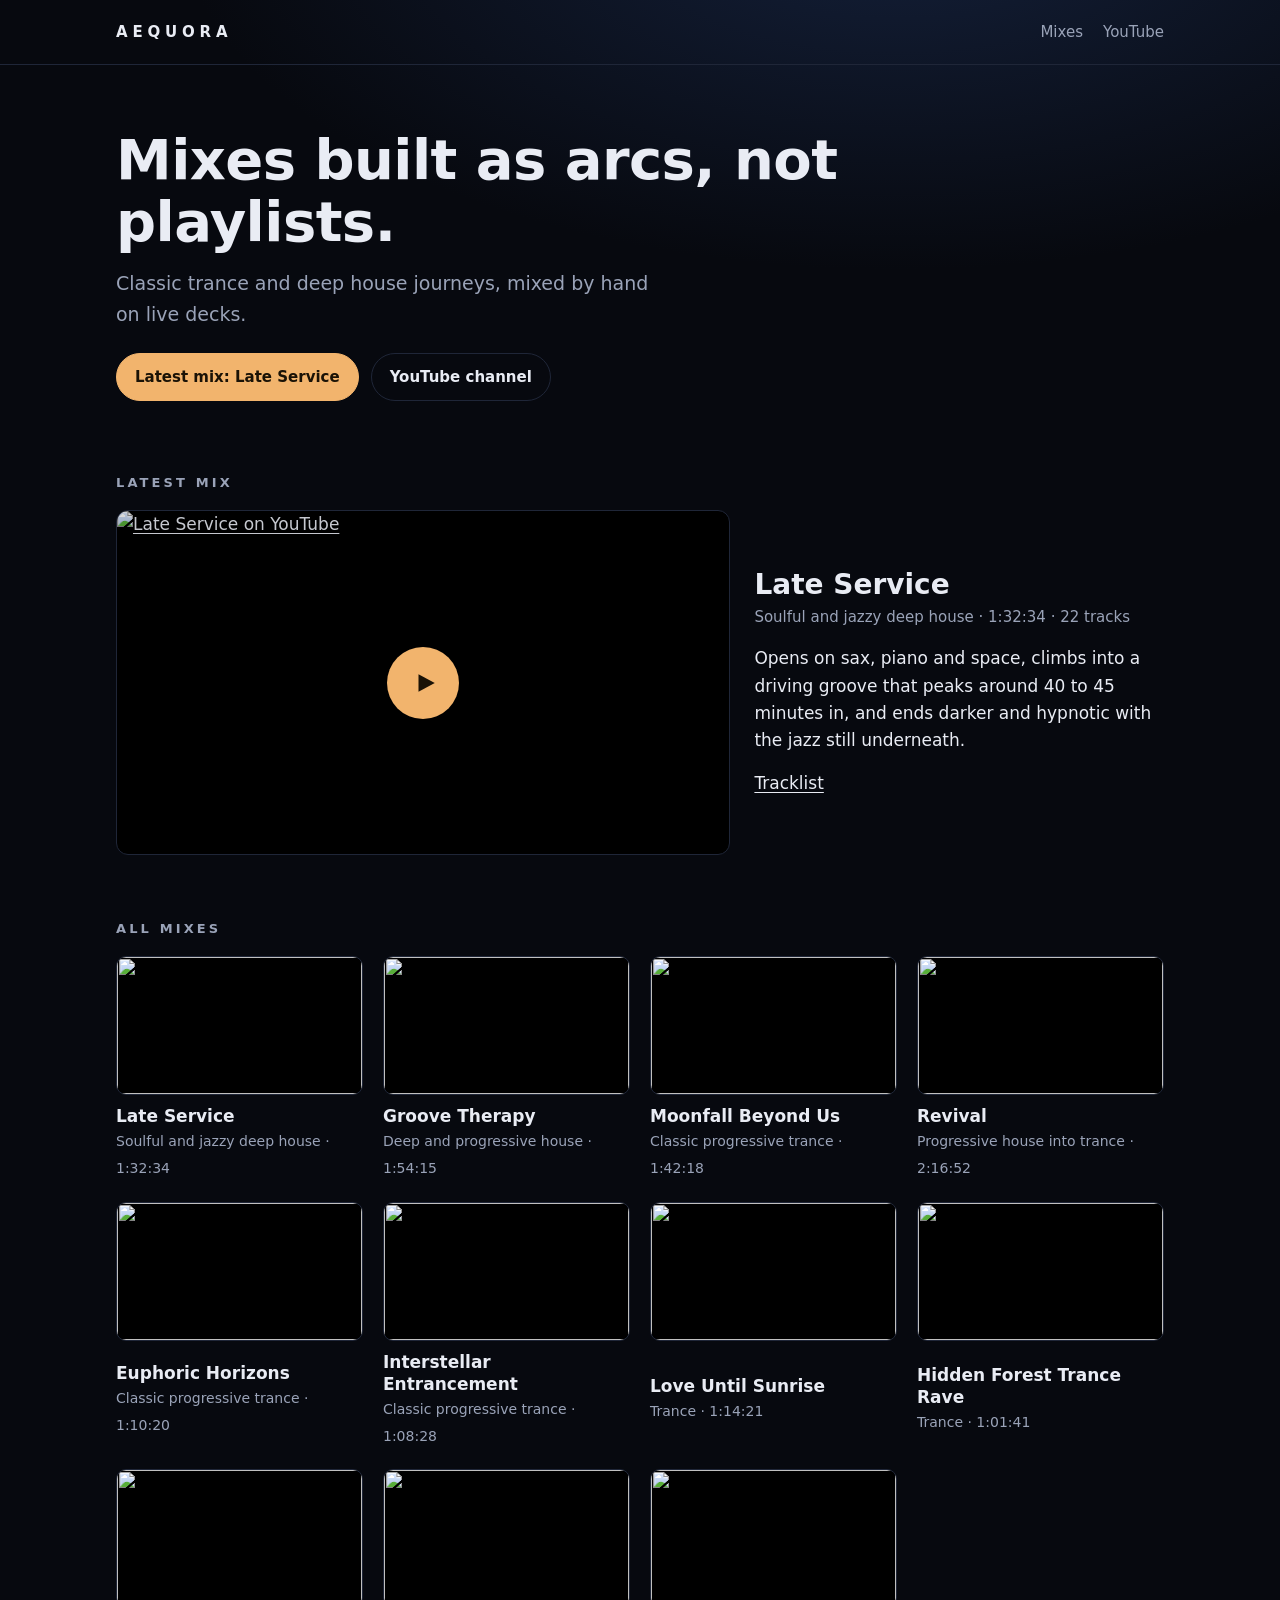
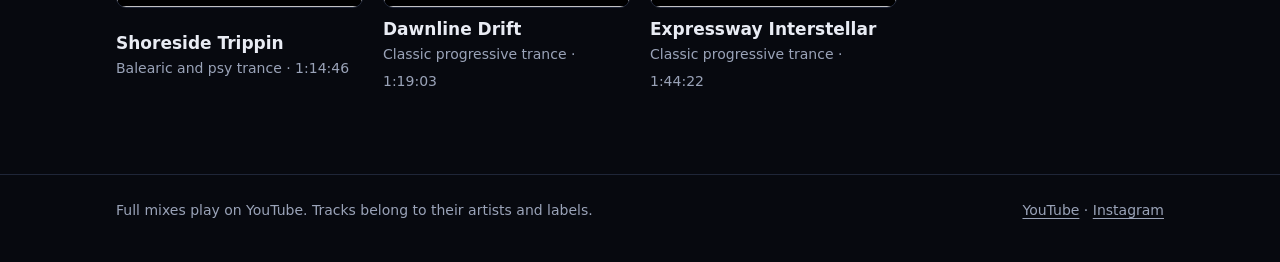
==== index.html @ c9c78c81 "Add Late Service; point Revival at its re-upload Late Service (TgpCHyU2BOM, 22 tracks) is now the la" ====
<!doctype html>
<html lang="en">
<head>
<meta charset="utf-8">
<meta name="viewport" content="width=device-width, initial-scale=1">
<title>Aequora: Mixes built as arcs, not playlists.</title>
<meta name="description" content="Aequora: classic trance and deep house journeys, mixed by hand on live decks. Full mixes, tracklists and the Aequora Monthly.">
<link rel="canonical" href="https://aequora-music.github.io/">
<meta property="og:type" content="website">
<meta property="og:title" content="Aequora: Mixes built as arcs, not playlists.">
<meta property="og:description" content="Aequora: classic trance and deep house journeys, mixed by hand on live decks. Full mixes, tracklists and the Aequora Monthly.">
<meta property="og:image" content="https://i.ytimg.com/vi/TgpCHyU2BOM/hqdefault.jpg">
<meta property="og:url" content="https://aequora-music.github.io/">
<meta name="theme-color" content="#07090f">
<link rel="icon" href="favicon.svg" type="image/svg+xml">
<link rel="stylesheet" href="style.css">
</head>
<body>
<a class="skip" href="#main">Skip to content</a>
<header class="site-head"><div class="wrap">
  <a class="wordmark" href="">Aequora</a>
  <nav class="site-nav" aria-label="Main">
    <a href="#mixes">Mixes</a>
    
    <a href="https://www.youtube.com/@aequora_music">YouTube</a>
  </nav>
</div></header>
<main id="main">
<div class="wrap">
<section class="hero">
  <h1>Mixes built as arcs, not playlists.</h1>
  <p>Classic trance and deep house journeys, mixed by hand on live decks.</p>
  <div class="cta-row">
    <a class="btn btn-primary" href="mixes/late-service/">Latest mix: Late Service</a>
    <a class="btn btn-quiet" href="https://www.youtube.com/@aequora_music">YouTube channel</a>
  </div>
</section>
<section aria-labelledby="latest-h">
  <h2 id="latest-h">Latest mix</h2>
  <div class="latest">
    <div class="player" data-yt="TgpCHyU2BOM" data-title="Late Service">
  <a href="https://www.youtube.com/watch?v=TgpCHyU2BOM"><img src="https://i.ytimg.com/vi/TgpCHyU2BOM/hqdefault.jpg" alt="Late Service on YouTube" fetchpriority="high" width="480" height="360"></a>
  <button class="play" type="button" aria-label="Play Late Service"><svg viewBox="0 0 24 24" aria-hidden="true"><path d="M6 4l15 8-15 8z" fill="currentColor"/></svg></button>
</div>
    <div>
      <h3>Late Service</h3>
      <p class="meta">Soulful and jazzy deep house · 1:32:34 · 22 tracks</p>
      <p>Opens on sax, piano and space, climbs into a driving groove that peaks around 40 to 45 minutes in, and ends darker and hypnotic with the jazz still underneath.</p>
      <a href="mixes/late-service/">Tracklist</a>
    </div>
  </div>
</section>

<section id="mixes" aria-labelledby="mixes-h">
  <h2 id="mixes-h">All mixes</h2>
  <div class="grid">
    <a class="card" href="mixes/late-service/">
  <div class="thumb"><img src="https://i.ytimg.com/vi/TgpCHyU2BOM/hqdefault.jpg" alt="" loading="lazy" width="480" height="360"></div>
  <div><strong>Late Service</strong><span>Soulful and jazzy deep house · 1:32:34</span></div>
</a>
    <a class="card" href="mixes/groove-therapy/">
  <div class="thumb"><img src="https://i.ytimg.com/vi/XPkyTpyK-Zc/hqdefault.jpg" alt="" loading="lazy" width="480" height="360"></div>
  <div><strong>Groove Therapy</strong><span>Deep and progressive house · 1:54:15</span></div>
</a>
    <a class="card" href="mixes/moonfall-beyond-us/">
  <div class="thumb"><img src="https://i.ytimg.com/vi/9QsXavJ3aUo/hqdefault.jpg" alt="" loading="lazy" width="480" height="360"></div>
  <div><strong>Moonfall Beyond Us</strong><span>Classic progressive trance · 1:42:18</span></div>
</a>
    <a class="card" href="mixes/revival/">
  <div class="thumb"><img src="https://i.ytimg.com/vi/0FxZt83i1mI/hqdefault.jpg" alt="" loading="lazy" width="480" height="360"></div>
  <div><strong>Revival</strong><span>Progressive house into trance · 2:16:52</span></div>
</a>
    <a class="card" href="mixes/euphoric-horizons/">
  <div class="thumb"><img src="https://i.ytimg.com/vi/8FRJJVELfhI/hqdefault.jpg" alt="" loading="lazy" width="480" height="360"></div>
  <div><strong>Euphoric Horizons</strong><span>Classic progressive trance · 1:10:20</span></div>
</a>
    <a class="card" href="mixes/interstellar-entrancement/">
  <div class="thumb"><img src="https://i.ytimg.com/vi/maFKfz8ZT_I/hqdefault.jpg" alt="" loading="lazy" width="480" height="360"></div>
  <div><strong>Interstellar Entrancement</strong><span>Classic progressive trance · 1:08:28</span></div>
</a>
    <a class="card" href="mixes/love-until-sunrise/">
  <div class="thumb"><img src="https://i.ytimg.com/vi/K1JI5Cdw9s4/hqdefault.jpg" alt="" loading="lazy" width="480" height="360"></div>
  <div><strong>Love Until Sunrise</strong><span>Trance · 1:14:21</span></div>
</a>
    <a class="card" href="mixes/hidden-forest-trance-rave/">
  <div class="thumb"><img src="https://i.ytimg.com/vi/piaHRnYzZAM/hqdefault.jpg" alt="" loading="lazy" width="480" height="360"></div>
  <div><strong>Hidden Forest Trance Rave</strong><span>Trance · 1:01:41</span></div>
</a>
    <a class="card" href="mixes/shoreside-trippin/">
  <div class="thumb"><img src="https://i.ytimg.com/vi/38sTtlbzhrY/hqdefault.jpg" alt="" loading="lazy" width="480" height="360"></div>
  <div><strong>Shoreside Trippin</strong><span>Balearic and psy trance · 1:14:46</span></div>
</a>
    <a class="card" href="mixes/dawnline-drift/">
  <div class="thumb"><img src="https://i.ytimg.com/vi/YTq_ijwt13c/hqdefault.jpg" alt="" loading="lazy" width="480" height="360"></div>
  <div><strong>Dawnline Drift</strong><span>Classic progressive trance · 1:19:03</span></div>
</a>
    <a class="card" href="mixes/expressway-interstellar/">
  <div class="thumb"><img src="https://i.ytimg.com/vi/4dsGkW1jUP8/hqdefault.jpg" alt="" loading="lazy" width="480" height="360"></div>
  <div><strong>Expressway Interstellar</strong><span>Classic progressive trance · 1:44:22</span></div>
</a>
  </div>
</section>
</div>
</main>
<footer class="site-foot"><div class="wrap">
  <span>Full mixes play on YouTube. Tracks belong to their artists and labels.</span>
  <span><a href="https://www.youtube.com/@aequora_music">YouTube</a> · <a href="https://www.instagram.com/aequora_music/">Instagram</a></span>
</div></footer>
<script src="site.js" defer></script>
</body>
</html>
---- style.css ----
:root {
  --bg: #07090f;
  --bg-raised: #0e1220;
  --line: #1f2638;
  --text: #e9ecf4;
  --text-quiet: #9aa3b8;
  --accent: #f2b46d;
  --accent-ink: #1a1206;
  --focus: #8fc7ff;
  --radius: 12px;
  --wrap: 1080px;
  --font: system-ui, -apple-system, "Segoe UI", Roboto, "Helvetica Neue", Arial, sans-serif;
}

* { box-sizing: border-box; }
html { -webkit-text-size-adjust: 100%; }
body {
  margin: 0;
  background: radial-gradient(1200px 600px at 70% -10%, #14203a 0%, transparent 60%), var(--bg);
  background-attachment: fixed;
  color: var(--text);
  font: 17px/1.6 var(--font);
}
a { color: var(--text); text-underline-offset: 3px; }
a:hover { color: var(--accent); }
:focus-visible { outline: 2px solid var(--focus); outline-offset: 3px; border-radius: 4px; }
img { max-width: 100%; display: block; }

.wrap { max-width: var(--wrap); margin: 0 auto; padding: 0 16px; }
.skip { position: absolute; left: -999px; }
.skip:focus { left: 16px; top: 16px; background: var(--bg-raised); padding: 8px 12px; z-index: 10; }

/* header */
.site-head { border-bottom: 1px solid var(--line); }
.site-head .wrap { display: flex; align-items: center; justify-content: space-between; gap: 16px; min-height: 64px; flex-wrap: wrap; }
.wordmark { font-weight: 700; letter-spacing: 0.32em; text-transform: uppercase; text-decoration: none; font-size: 15px; }
.site-nav { display: flex; gap: 20px; font-size: 15px; }
.site-nav a { text-decoration: none; color: var(--text-quiet); }
.site-nav a:hover, .site-nav a[aria-current="page"] { color: var(--text); }

/* hero */
.hero { padding: 64px 0 40px; }
.hero h1 { font-size: clamp(32px, 6vw, 56px); line-height: 1.1; margin: 0 0 16px; letter-spacing: -0.01em; max-width: 20ch; }
.hero p { color: var(--text-quiet); font-size: 19px; margin: 0 0 24px; max-width: 46ch; }
.cta-row { display: flex; gap: 12px; flex-wrap: wrap; }
.btn { display: inline-block; padding: 11px 18px; border-radius: 999px; text-decoration: none; font-weight: 600; font-size: 15px; border: 1px solid var(--line); }
.btn-primary { background: var(--accent); color: var(--accent-ink); border-color: var(--accent); }
.btn-primary:hover { color: var(--accent-ink); filter: brightness(1.08); }
.btn-quiet:hover { border-color: var(--text-quiet); }

section { padding: 32px 0; }
h2 { font-size: 13px; letter-spacing: 0.24em; text-transform: uppercase; color: var(--text-quiet); margin: 0 0 16px; font-weight: 600; }

/* player */
.player { position: relative; aspect-ratio: 16 / 9; border-radius: var(--radius); overflow: hidden; background: #000; border: 1px solid var(--line); }
.player img { width: 100%; height: 100%; object-fit: cover; opacity: 0.85; }
.player iframe { position: absolute; inset: 0; width: 100%; height: 100%; border: 0; }
.player .play { position: absolute; inset: 0; margin: auto; width: 72px; height: 72px; border-radius: 50%; border: 0; background: var(--accent); color: var(--accent-ink); cursor: pointer; display: grid; place-items: center; }
.player .play svg { width: 26px; height: 26px; margin-left: 4px; }
.player:hover img { opacity: 1; }

.latest { display: grid; gap: 24px; }
.latest h3 { font-size: 28px; margin: 0 0 4px; line-height: 1.2; }
.meta { color: var(--text-quiet); font-size: 15px; margin: 0 0 12px; }
.latest p { margin: 0 0 16px; }
@media (min-width: 860px) { .latest { grid-template-columns: 3fr 2fr; align-items: center; } }

/* signup */
.signup { background: var(--bg-raised); border: 1px solid var(--line); border-radius: var(--radius); padding: 24px; display: grid; gap: 16px; }
.signup h3 { margin: 0; font-size: 24px; }
.signup p { margin: 0; color: var(--text-quiet); max-width: 60ch; }
.signup iframe { width: 100%; max-width: 560px; height: 52px; border: 0; background: transparent; }
.signup .pending { border: 1px dashed var(--line); border-radius: 8px; padding: 12px 16px; color: var(--text-quiet); font-size: 15px; max-width: 560px; }

/* mix grid */
.grid { display: grid; gap: 20px; grid-template-columns: repeat(auto-fill, minmax(240px, 1fr)); }
.card { text-decoration: none; display: grid; gap: 10px; }
.card .thumb { aspect-ratio: 16 / 9; border-radius: 10px; overflow: hidden; border: 1px solid var(--line); background: #000; }
.card .thumb img { width: 100%; height: 100%; object-fit: cover; transition: transform 200ms ease; }
.card:hover .thumb img { transform: scale(1.03); }
.card strong { display: block; font-size: 17px; line-height: 1.3; }
.card span { color: var(--text-quiet); font-size: 14px; }

/* mix page */
.mix-head { padding: 40px 0 8px; }
.mix-head h1 { font-size: clamp(30px, 5vw, 46px); line-height: 1.15; margin: 0 0 4px; }
.mix-head .sub { color: var(--text-quiet); margin: 0 0 8px; }
.mix-body { display: grid; gap: 32px; padding-bottom: 24px; }
@media (min-width: 900px) { .mix-body { grid-template-columns: 3fr 2fr; align-items: start; } }
.tracklist { margin: 0; padding-left: 2.2em; display: grid; gap: 6px; }
.tracklist li { padding-left: 4px; }
.tracklist li::marker { color: var(--text-quiet); font-variant-numeric: tabular-nums; }
.note { color: var(--text-quiet); font-size: 14px; }

/* footer */
.site-foot { border-top: 1px solid var(--line); margin-top: 48px; padding: 24px 0 40px; color: var(--text-quiet); font-size: 14px; }
.site-foot .wrap { display: flex; justify-content: space-between; gap: 16px; flex-wrap: wrap; }
.site-foot a { color: var(--text-quiet); }

@media (prefers-reduced-motion: reduce) { .card .thumb img { transition: none; } }
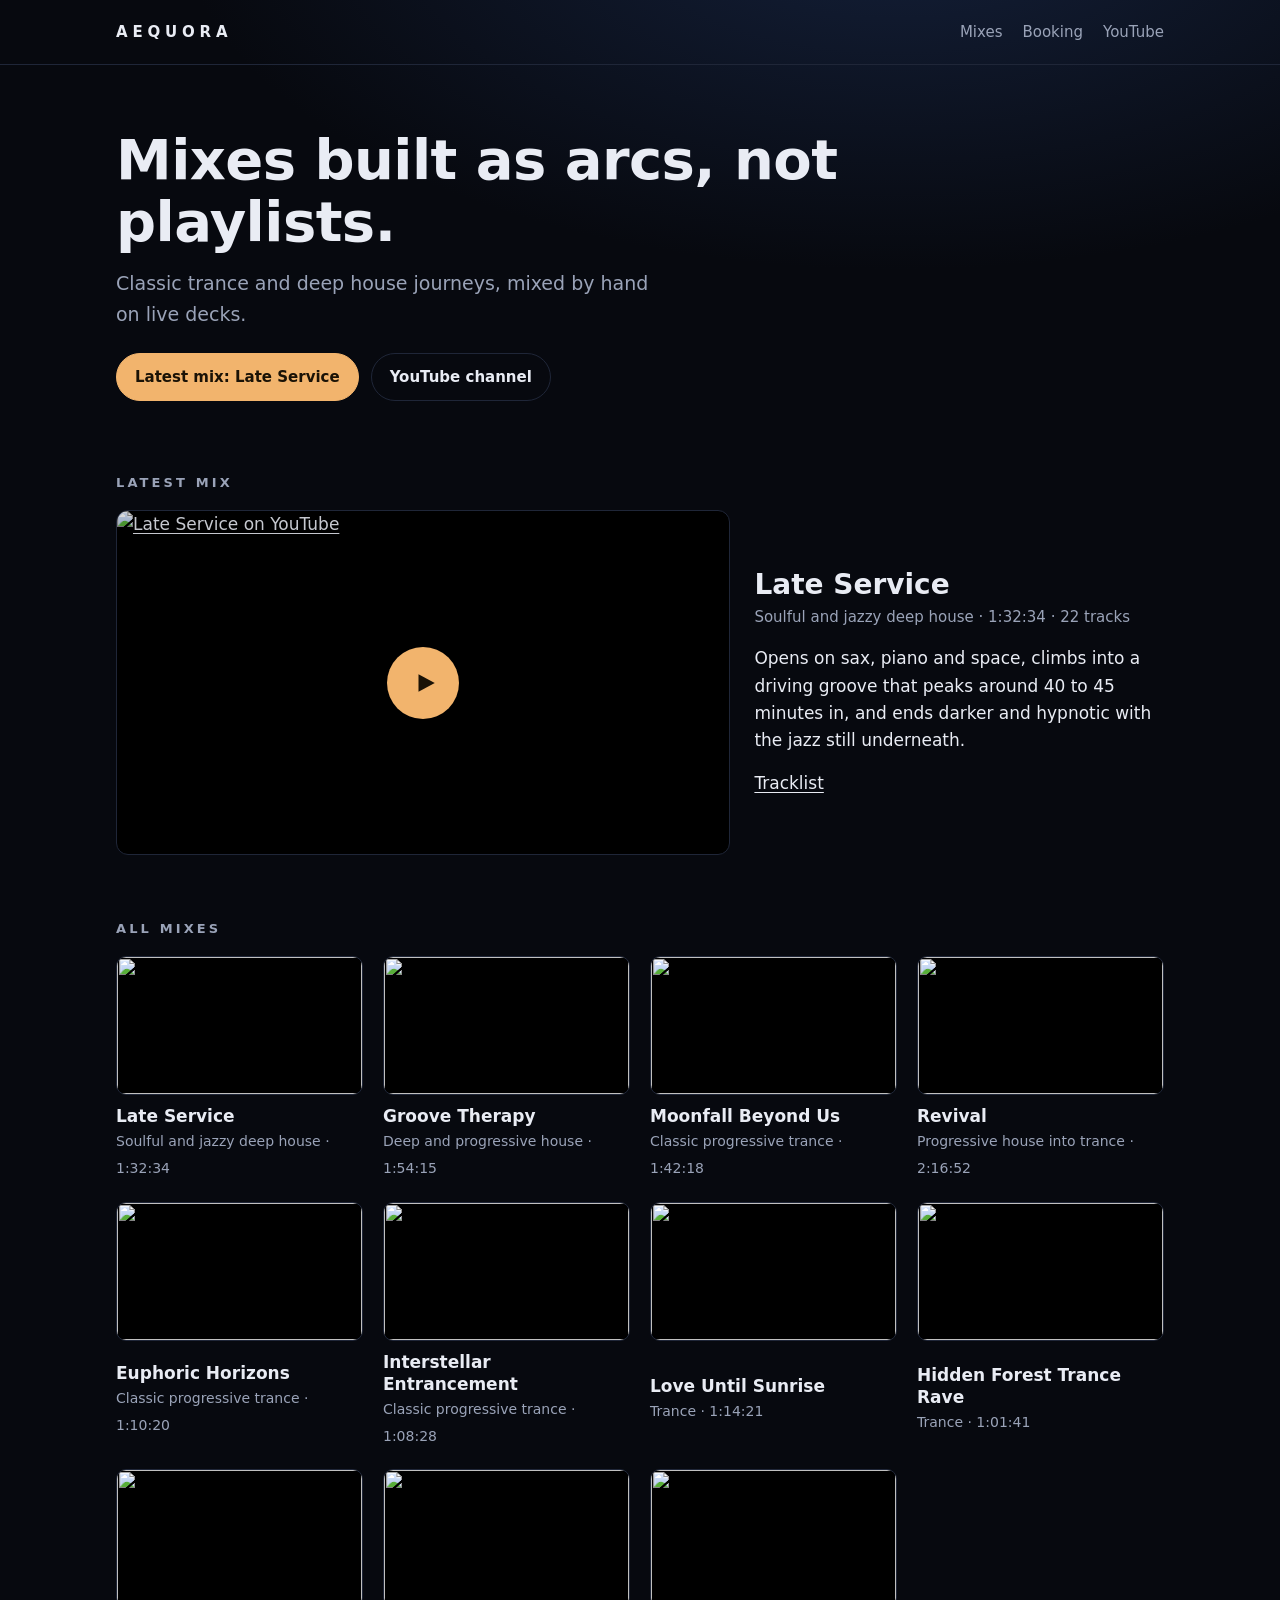
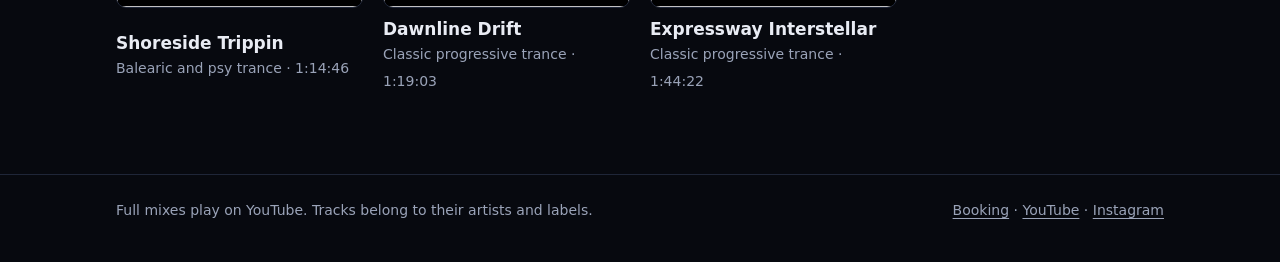
==== commit ecea41a7: "Add the booking page New /booking/ page for promoters (bio, styles, city, mixes, YouTube reach, Inst" ====
--- a/index.html
+++ b/index.html
@@ -22,6 +22,7 @@
   <nav class="site-nav" aria-label="Main">
     <a href="#mixes">Mixes</a>
     
+    <a href="booking/">Booking</a>
     <a href="https://www.youtube.com/@aequora_music">YouTube</a>
   </nav>
 </div></header>
@@ -104,7 +105,7 @@
 </main>
 <footer class="site-foot"><div class="wrap">
   <span>Full mixes play on YouTube. Tracks belong to their artists and labels.</span>
-  <span><a href="https://www.youtube.com/@aequora_music">YouTube</a> · <a href="https://www.instagram.com/aequora_music/">Instagram</a></span>
+  <span><a href="booking/">Booking</a> · <a href="https://www.youtube.com/@aequora_music">YouTube</a> · <a href="https://www.instagram.com/aequora_music/">Instagram</a></span>
 </div></footer>
 <script src="site.js" defer></script>
 </body>
--- a/style.css
+++ b/style.css
@@ -92,6 +92,20 @@
 .tracklist li::marker { color: var(--text-quiet); font-variant-numeric: tabular-nums; }
 .note { color: var(--text-quiet); font-size: 14px; }
 
+/* booking page */
+.booking { display: grid; gap: 28px; padding: 16px 0 8px; }
+.booking > div > p { margin: 0 0 20px; max-width: 60ch; }
+.booking-photo { width: 100%; max-width: 280px; height: auto; aspect-ratio: 4 / 5; object-fit: cover; object-position: center 40%; border-radius: var(--radius); border: 1px solid var(--line); }
+@media (max-width: 759px) { .booking-photo { max-width: 200px; } }
+.facts { margin: 0 0 24px; display: grid; gap: 12px; }
+.facts div { display: grid; gap: 2px; }
+.facts dt { font-size: 13px; letter-spacing: 0.18em; text-transform: uppercase; color: var(--text-quiet); }
+.facts dd { margin: 0; }
+@media (min-width: 760px) {
+  .booking { grid-template-columns: 280px 1fr; align-items: start; }
+  .facts div { grid-template-columns: 130px 1fr; gap: 16px; }
+}
+
 /* footer */
 .site-foot { border-top: 1px solid var(--line); margin-top: 48px; padding: 24px 0 40px; color: var(--text-quiet); font-size: 14px; }
 .site-foot .wrap { display: flex; justify-content: space-between; gap: 16px; flex-wrap: wrap; }
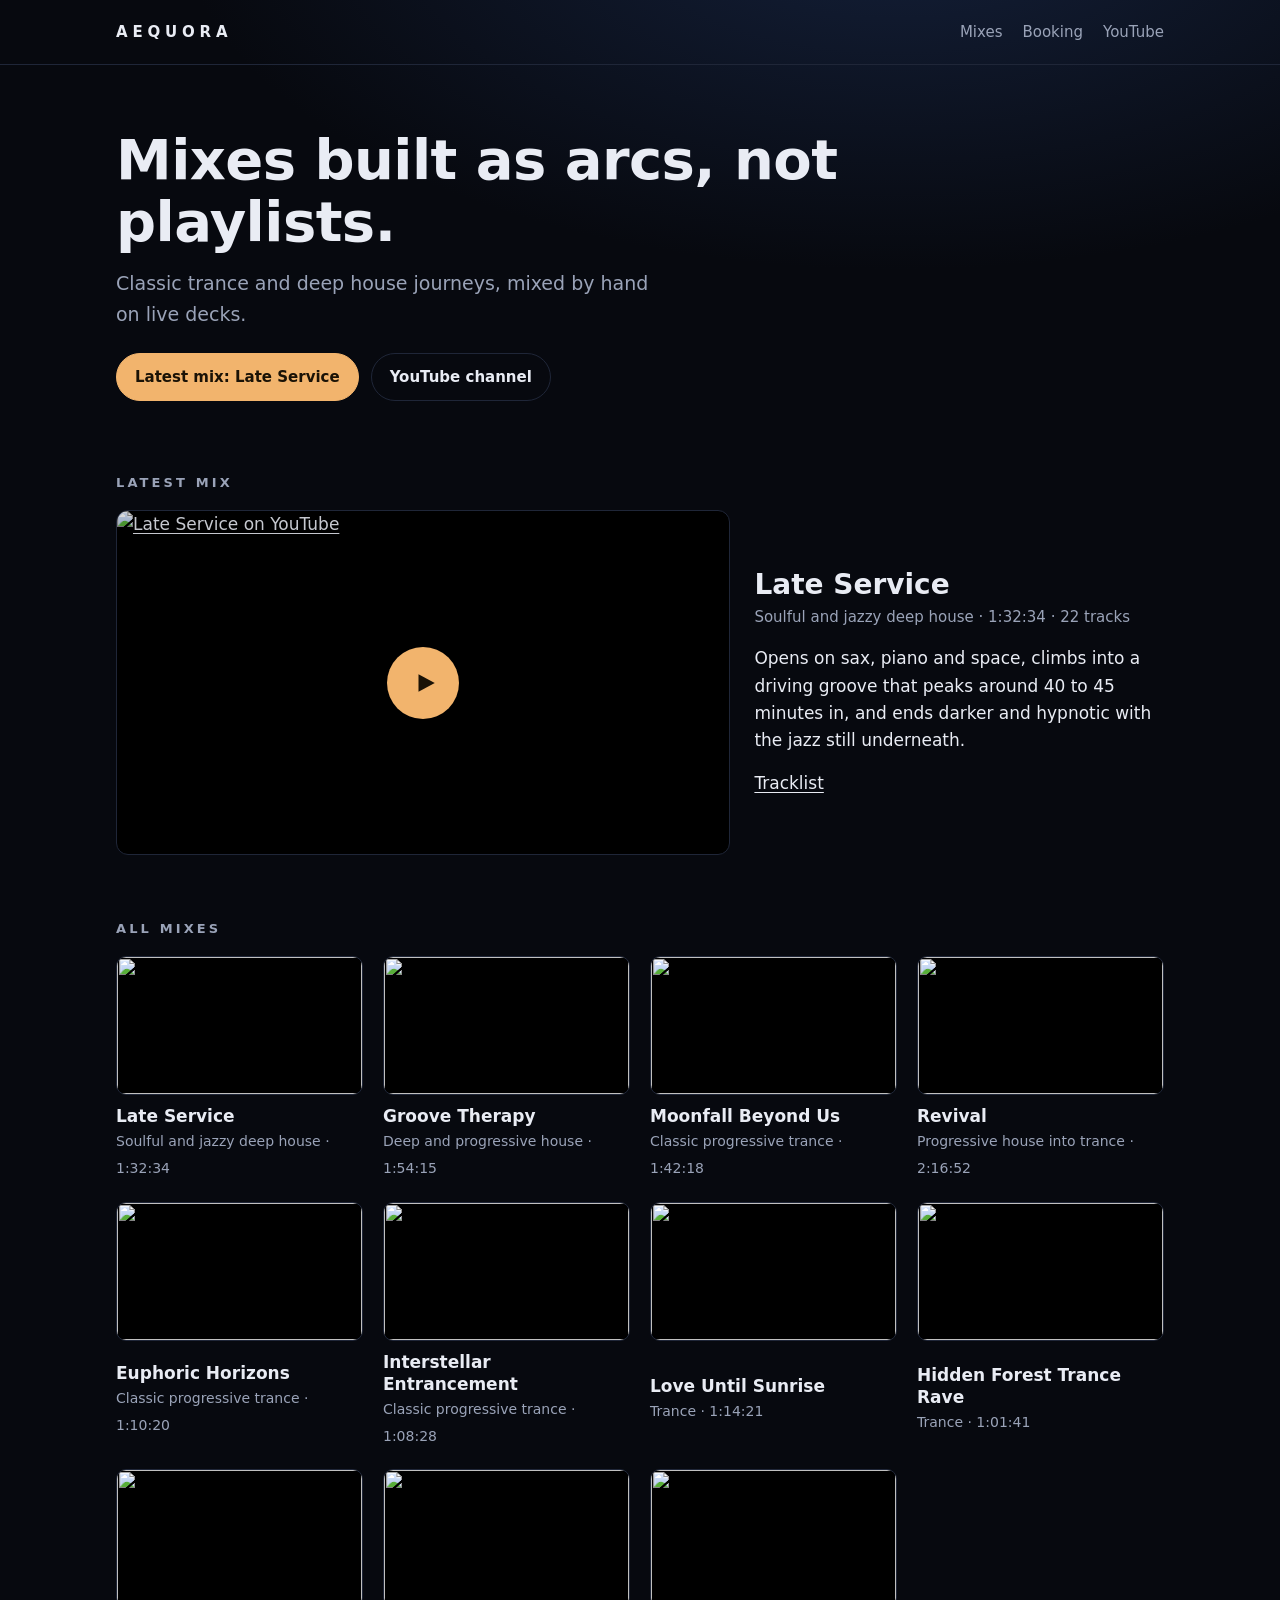
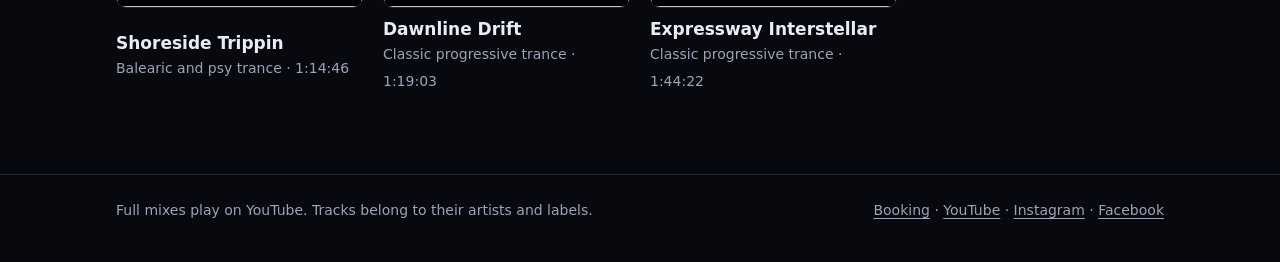
==== commit b7265157: "Add the Facebook Page link; refresh booking reach to Nov 9 Footer on every page now links facebook.c" ====
--- a/index.html
+++ b/index.html
@@ -13,7 +13,7 @@
 <meta property="og:url" content="https://aequora-music.github.io/">
 <meta name="theme-color" content="#07090f">
 <link rel="icon" href="favicon.svg" type="image/svg+xml">
-<link rel="stylesheet" href="style.css">
+<link rel="stylesheet" href="style.css?v=3dee4a9d">
 </head>
 <body>
 <a class="skip" href="#main">Skip to content</a>
@@ -105,8 +105,8 @@
 </main>
 <footer class="site-foot"><div class="wrap">
   <span>Full mixes play on YouTube. Tracks belong to their artists and labels.</span>
-  <span><a href="booking/">Booking</a> · <a href="https://www.youtube.com/@aequora_music">YouTube</a> · <a href="https://www.instagram.com/aequora_music/">Instagram</a></span>
+  <span><a href="booking/">Booking</a> · <a href="https://www.youtube.com/@aequora_music">YouTube</a> · <a href="https://www.instagram.com/aequora_music/">Instagram</a> · <a href="https://www.facebook.com/aequora.music/">Facebook</a></span>
 </div></footer>
-<script src="site.js" defer></script>
+<script src="site.js?v=ecf9c40e" defer></script>
 </body>
 </html>
--- a/style.css
+++ b/style.css
@@ -93,17 +93,19 @@
 .note { color: var(--text-quiet); font-size: 14px; }
 
 /* booking page */
-.booking { display: grid; gap: 28px; padding: 16px 0 8px; }
+/* Photo beside the text on wide screens, above it on phones; the photo keeps its own 3:2 crop. */
+.booking { display: grid; gap: 24px; padding: 16px 0 8px; }
 .booking > div > p { margin: 0 0 20px; max-width: 60ch; }
-.booking-photo { width: 100%; max-width: 280px; height: auto; aspect-ratio: 4 / 5; object-fit: cover; object-position: center 40%; border-radius: var(--radius); border: 1px solid var(--line); }
-@media (max-width: 759px) { .booking-photo { max-width: 200px; } }
+.booking-photo { width: 100%; height: auto; aspect-ratio: 3 / 2; border-radius: var(--radius); border: 1px solid var(--line); background: #000; }
 .facts { margin: 0 0 24px; display: grid; gap: 12px; }
 .facts div { display: grid; gap: 2px; }
 .facts dt { font-size: 13px; letter-spacing: 0.18em; text-transform: uppercase; color: var(--text-quiet); }
 .facts dd { margin: 0; }
 @media (min-width: 760px) {
-  .booking { grid-template-columns: 280px 1fr; align-items: start; }
-  .facts div { grid-template-columns: 130px 1fr; gap: 16px; }
+  .booking { grid-template-columns: minmax(240px, 42%) 1fr; gap: 32px; align-items: start; }
+}
+@media (min-width: 1000px) {
+  .facts div { grid-template-columns: 110px 1fr; gap: 16px; }
 }
 
 /* footer */
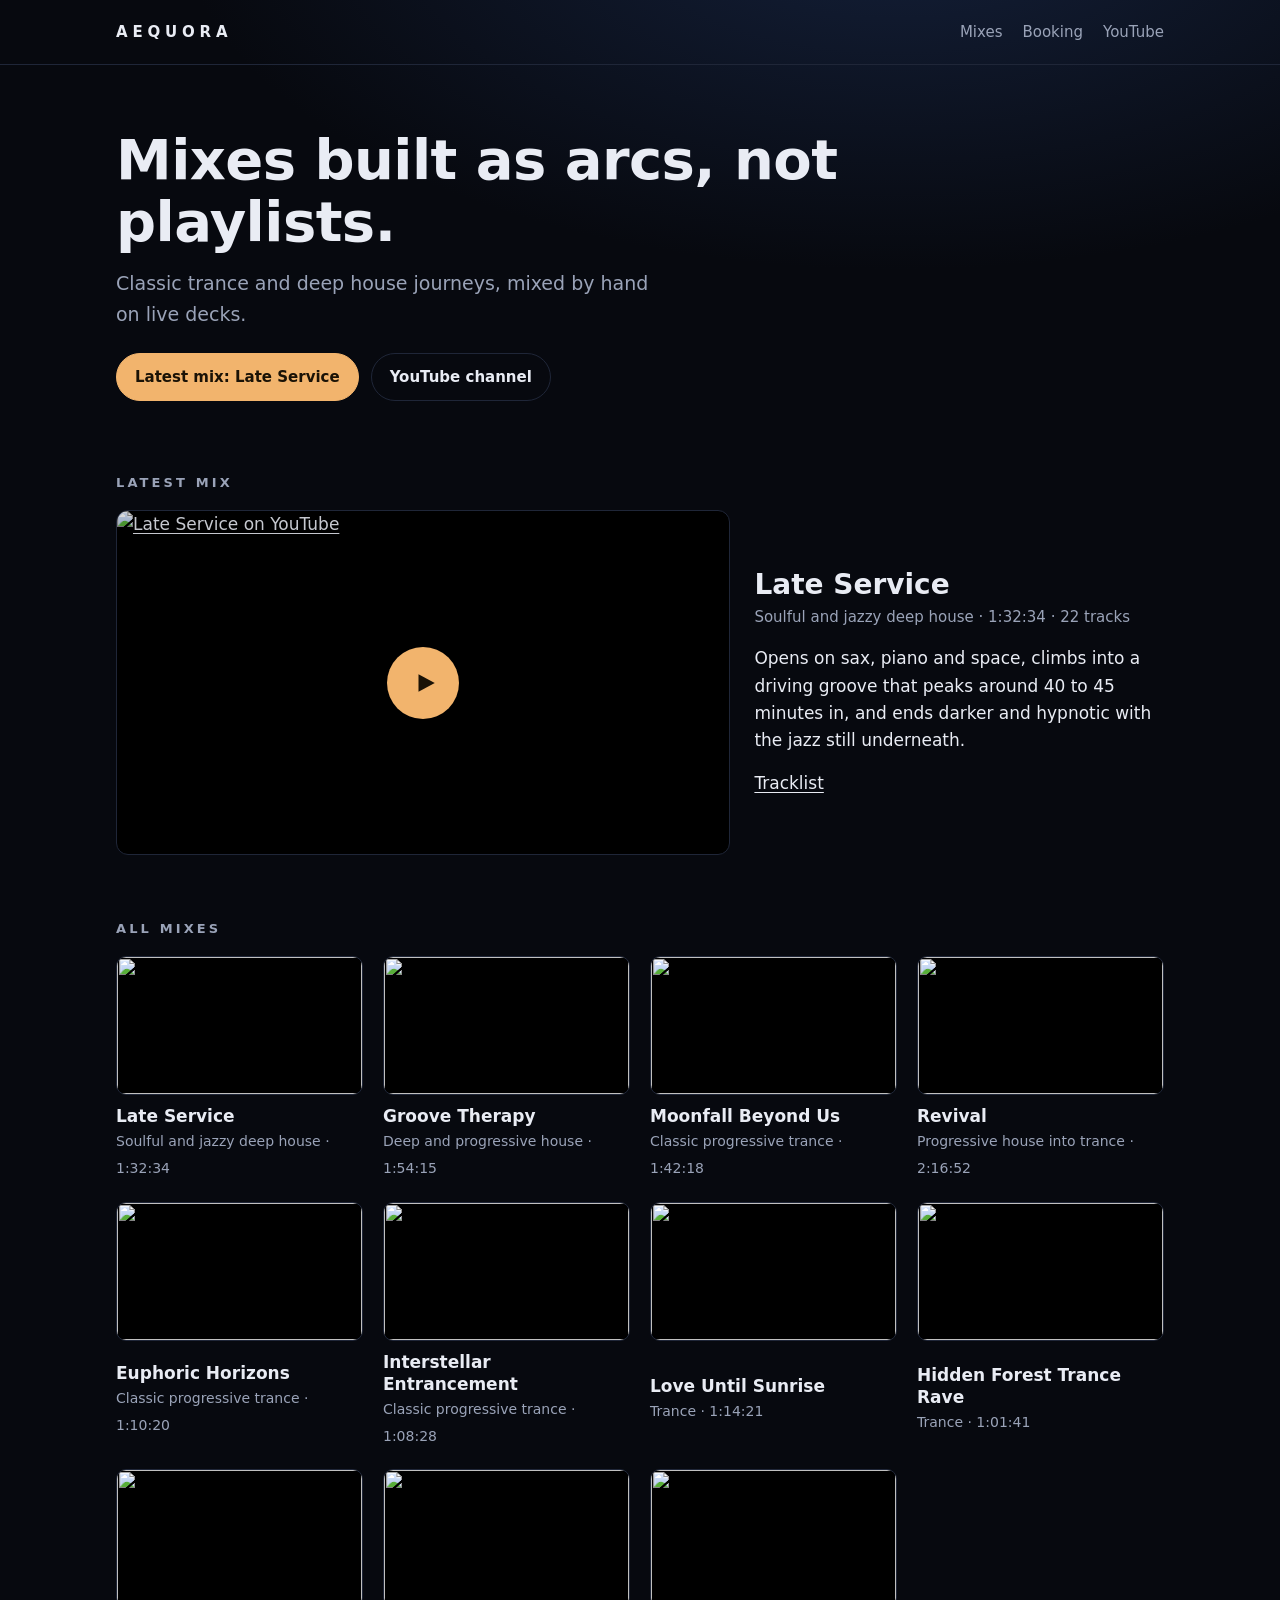
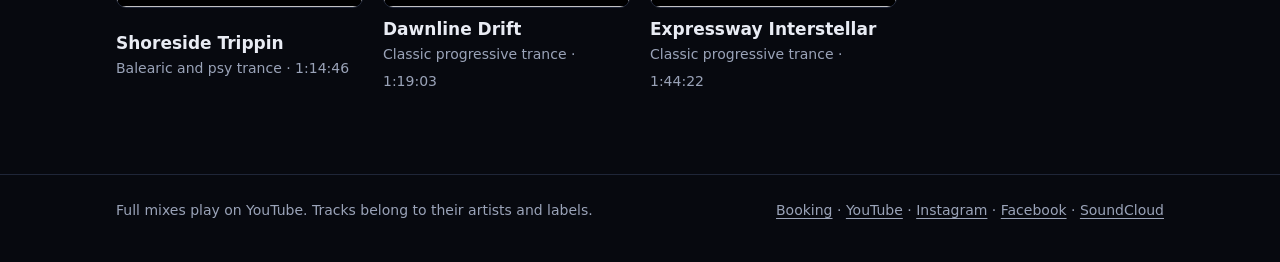
==== commit 76e2bcc8: "Add the SoundCloud link to the site footer Co-Authored-By: Claude Opus 5.5 <noreply@anthropic.com>" ====
--- a/index.html
+++ b/index.html
@@ -105,7 +105,7 @@
 </main>
 <footer class="site-foot"><div class="wrap">
   <span>Full mixes play on YouTube. Tracks belong to their artists and labels.</span>
-  <span><a href="booking/">Booking</a> · <a href="https://www.youtube.com/@aequora_music">YouTube</a> · <a href="https://www.instagram.com/aequora_music/">Instagram</a> · <a href="https://www.facebook.com/aequora.music/">Facebook</a></span>
+  <span><a href="booking/">Booking</a> · <a href="https://www.youtube.com/@aequora_music">YouTube</a> · <a href="https://www.instagram.com/aequora_music/">Instagram</a> · <a href="https://www.facebook.com/aequora.music/">Facebook</a> · <a href="https://soundcloud.com/aequora_music">SoundCloud</a></span>
 </div></footer>
 <script src="site.js?v=ecf9c40e" defer></script>
 </body>
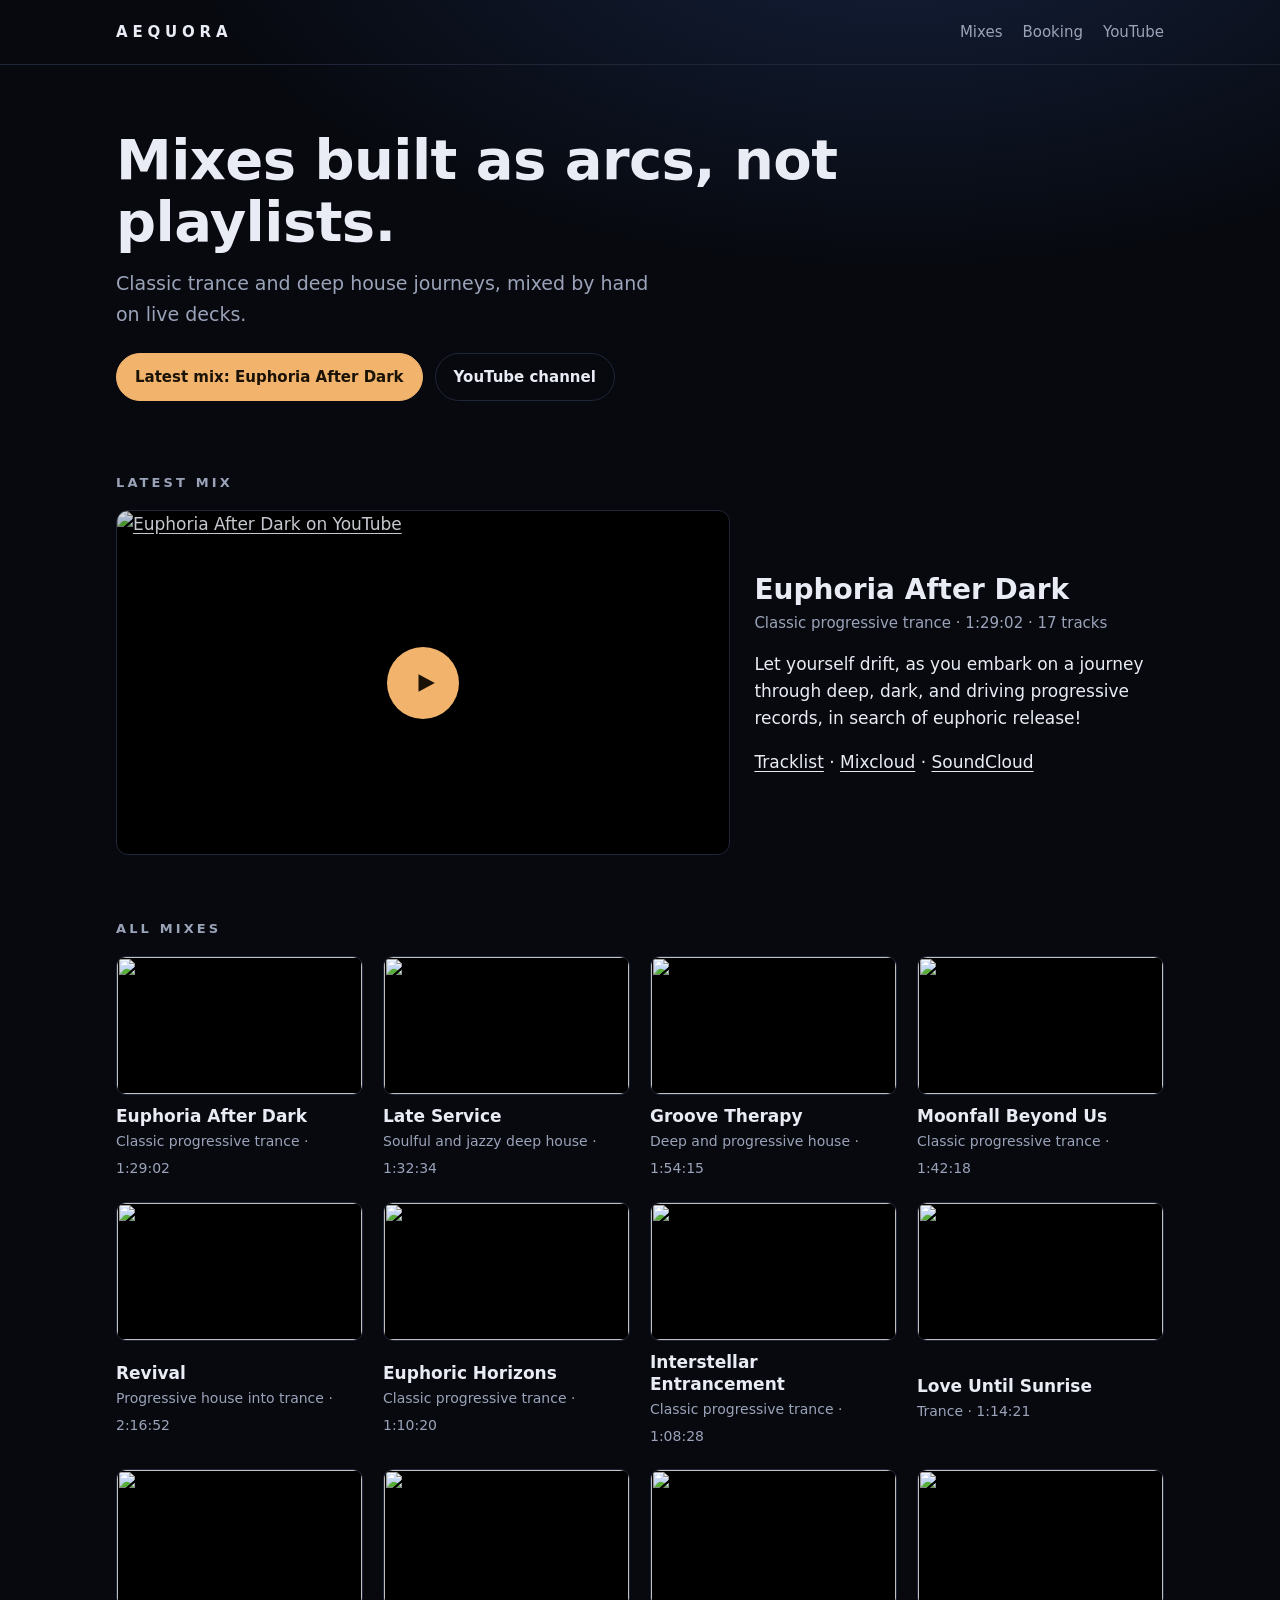
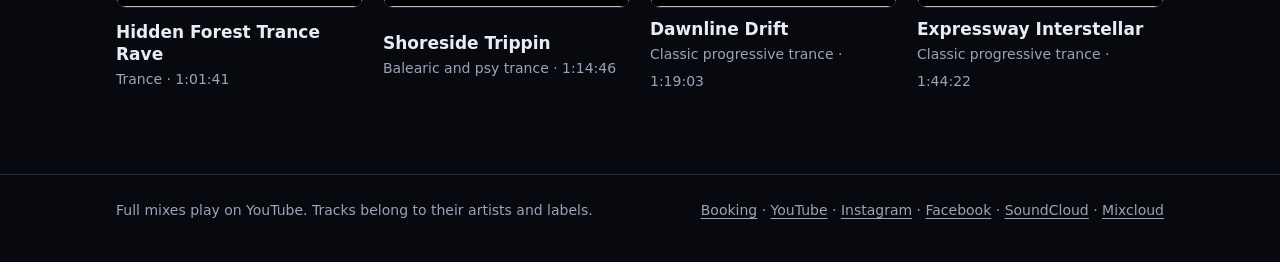
==== commit 7e103ea6: "Add Euphoria After Dark; link Mixcloud across the site New latest mix: Euphoria After Dark (YouTube " ====
--- a/index.html
+++ b/index.html
@@ -9,7 +9,7 @@
 <meta property="og:type" content="website">
 <meta property="og:title" content="Aequora: Mixes built as arcs, not playlists.">
 <meta property="og:description" content="Aequora: classic trance and deep house journeys, mixed by hand on live decks. Full mixes, tracklists and the Aequora Monthly.">
-<meta property="og:image" content="https://i.ytimg.com/vi/TgpCHyU2BOM/hqdefault.jpg">
+<meta property="og:image" content="https://i.ytimg.com/vi/FB7bFshz_Sc/hqdefault.jpg">
 <meta property="og:url" content="https://aequora-music.github.io/">
 <meta name="theme-color" content="#07090f">
 <link rel="icon" href="favicon.svg" type="image/svg+xml">
@@ -32,22 +32,22 @@
   <h1>Mixes built as arcs, not playlists.</h1>
   <p>Classic trance and deep house journeys, mixed by hand on live decks.</p>
   <div class="cta-row">
-    <a class="btn btn-primary" href="mixes/late-service/">Latest mix: Late Service</a>
+    <a class="btn btn-primary" href="mixes/euphoria-after-dark/">Latest mix: Euphoria After Dark</a>
     <a class="btn btn-quiet" href="https://www.youtube.com/@aequora_music">YouTube channel</a>
   </div>
 </section>
 <section aria-labelledby="latest-h">
   <h2 id="latest-h">Latest mix</h2>
   <div class="latest">
-    <div class="player" data-yt="TgpCHyU2BOM" data-title="Late Service">
-  <a href="https://www.youtube.com/watch?v=TgpCHyU2BOM"><img src="https://i.ytimg.com/vi/TgpCHyU2BOM/hqdefault.jpg" alt="Late Service on YouTube" fetchpriority="high" width="480" height="360"></a>
-  <button class="play" type="button" aria-label="Play Late Service"><svg viewBox="0 0 24 24" aria-hidden="true"><path d="M6 4l15 8-15 8z" fill="currentColor"/></svg></button>
+    <div class="player" data-yt="FB7bFshz_Sc" data-title="Euphoria After Dark">
+  <a href="https://www.youtube.com/watch?v=FB7bFshz_Sc"><img src="https://i.ytimg.com/vi/FB7bFshz_Sc/hqdefault.jpg" alt="Euphoria After Dark on YouTube" fetchpriority="high" width="480" height="360"></a>
+  <button class="play" type="button" aria-label="Play Euphoria After Dark"><svg viewBox="0 0 24 24" aria-hidden="true"><path d="M6 4l15 8-15 8z" fill="currentColor"/></svg></button>
 </div>
     <div>
-      <h3>Late Service</h3>
-      <p class="meta">Soulful and jazzy deep house · 1:32:34 · 22 tracks</p>
-      <p>Opens on sax, piano and space, climbs into a driving groove that peaks around 40 to 45 minutes in, and ends darker and hypnotic with the jazz still underneath.</p>
-      <a href="mixes/late-service/">Tracklist</a>
+      <h3>Euphoria After Dark</h3>
+      <p class="meta">Classic progressive trance · 1:29:02 · 17 tracks</p>
+      <p>Let yourself drift, as you embark on a journey through deep, dark, and driving progressive records, in search of euphoric release!</p>
+      <p><a href="mixes/euphoria-after-dark/">Tracklist</a> · <a href="https://www.mixcloud.com/aequora/euphoria-after-dark-classic-progressive-trance-journey/">Mixcloud</a> · <a href="https://soundcloud.com/aequora_music/euphoria-after-dark-classic">SoundCloud</a></p>
     </div>
   </div>
 </section>
@@ -55,6 +55,10 @@
 <section id="mixes" aria-labelledby="mixes-h">
   <h2 id="mixes-h">All mixes</h2>
   <div class="grid">
+    <a class="card" href="mixes/euphoria-after-dark/">
+  <div class="thumb"><img src="https://i.ytimg.com/vi/FB7bFshz_Sc/hqdefault.jpg" alt="" loading="lazy" width="480" height="360"></div>
+  <div><strong>Euphoria After Dark</strong><span>Classic progressive trance · 1:29:02</span></div>
+</a>
     <a class="card" href="mixes/late-service/">
   <div class="thumb"><img src="https://i.ytimg.com/vi/TgpCHyU2BOM/hqdefault.jpg" alt="" loading="lazy" width="480" height="360"></div>
   <div><strong>Late Service</strong><span>Soulful and jazzy deep house · 1:32:34</span></div>
@@ -105,7 +109,7 @@
 </main>
 <footer class="site-foot"><div class="wrap">
   <span>Full mixes play on YouTube. Tracks belong to their artists and labels.</span>
-  <span><a href="booking/">Booking</a> · <a href="https://www.youtube.com/@aequora_music">YouTube</a> · <a href="https://www.instagram.com/aequora_music/">Instagram</a> · <a href="https://www.facebook.com/aequora.music/">Facebook</a> · <a href="https://soundcloud.com/aequora_music">SoundCloud</a></span>
+  <span><a href="booking/">Booking</a> · <a href="https://www.youtube.com/@aequora_music">YouTube</a> · <a href="https://www.instagram.com/aequora_music/">Instagram</a> · <a href="https://www.facebook.com/aequora.music/">Facebook</a> · <a href="https://soundcloud.com/aequora_music">SoundCloud</a> · <a href="https://www.mixcloud.com/aequora/">Mixcloud</a></span>
 </div></footer>
 <script src="site.js?v=ecf9c40e" defer></script>
 </body>
